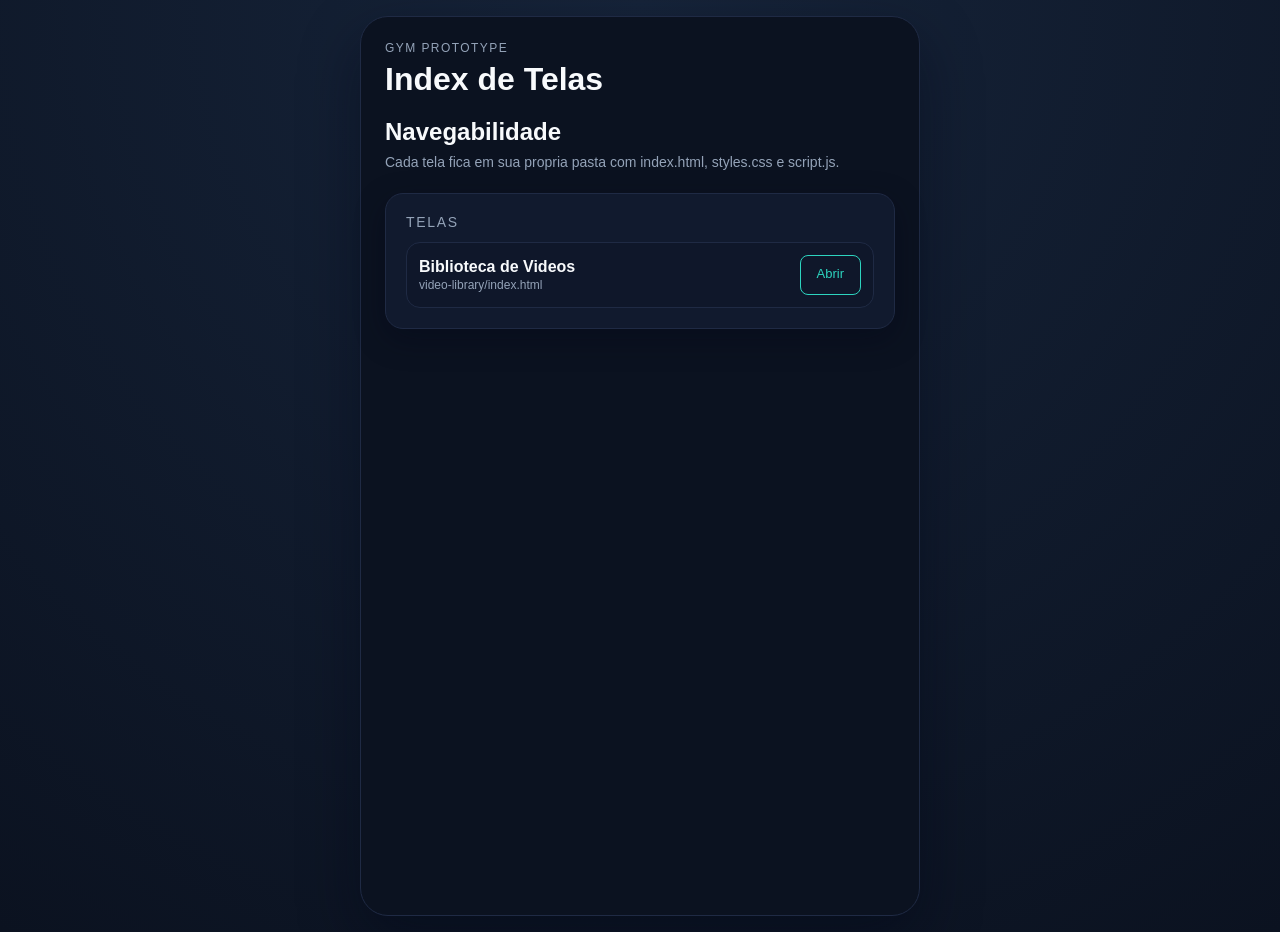
==== index.html @ 154ccaec "Initial Commit" ====
<!doctype html>
<html lang="pt-br">
  <head>
    <meta charset="UTF-8" />
    <meta name="viewport" content="width=device-width, initial-scale=1" />
    <title>Gym Prototype - Navegacao</title>
    <link rel="stylesheet" href="styles.css" />
  </head>
  <body>
    <main class="app-shell">
      <header class="app-bar">
        <div>
          <p class="eyebrow">Gym Prototype</p>
          <h1>Index de Telas</h1>
        </div>
      </header>

      <section class="hero">
        <h2>Navegabilidade</h2>
        <p class="subtitle">
          Cada tela fica em sua propria pasta com index.html, styles.css e script.js.
        </p>
      </section>

      <section class="gym-card" aria-label="Lista de telas">
        <p class="section-title">Telas</p>
        <ul class="screen-list">
          <li class="screen-item">
            <div>
              <p class="screen-title">Biblioteca de Videos</p>
              <p class="screen-meta">video-library/index.html</p>
            </div>
            <a class="btn-secondary" href="video-library/index.html">Abrir</a>
          </li>
        </ul>
      </section>
    </main>
  </body>
</html>
---- styles.css ----
:root {
  /* Design system theme variables */
  --bg-principal: #0b1220;
  --bg-surface: #111a2e;
  --border-color: #1f2a44;
  --accent: #2dd4bf;
  --accent-hover: #5eead4;
  --text-main: #f8fafc;
  --text-muted: #94a3b8;
  --alert-color: #f97316;
  --bg-elevated: #0f172a;
  --bg-glow: #16243a;
  --accent-soft: rgba(45, 212, 191, 0.16);
  --shadow-strong: 0 24px 60px rgba(2, 6, 23, 0.45);
  --shadow-soft: 0 10px 30px rgba(2, 6, 23, 0.35);
  --space-6: 6px;
  --space-8: 8px;
  --space-12: 12px;
  --space-16: 16px;
  --space-20: 20px;
  --space-24: 24px;
}

* {
  box-sizing: border-box;
  margin: 0;
  padding: 0;
}

body {
  font-family: "Trebuchet MS", "Gill Sans", "Segoe UI", sans-serif;
  background: radial-gradient(circle at top, var(--bg-glow), var(--bg-principal));
  color: var(--text-main);
  min-height: 100vh;
  display: flex;
  justify-content: center;
  padding: var(--space-16);
}

.app-shell {
  width: 100%;
  max-width: 560px;
  display: flex;
  flex-direction: column;
  gap: var(--space-20);
  min-height: 100vh;
  background: var(--bg-principal);
  border-radius: 28px;
  padding: var(--space-24);
  border: 1px solid var(--border-color);
  box-shadow: var(--shadow-strong);
}

.app-bar {
  display: flex;
  align-items: center;
  justify-content: space-between;
}

.eyebrow {
  color: var(--text-muted);
  font-size: 12px;
  letter-spacing: 0.12em;
  text-transform: uppercase;
  margin: 0 0 6px;
}

.hero {
  display: flex;
  flex-direction: column;
  gap: var(--space-6);
}

.subtitle {
  color: var(--text-muted);
  font-size: 14px;
  line-height: 1.5;
}

.gym-card {
  background: var(--bg-surface);
  border-radius: 18px;
  padding: var(--space-20);
  border: 1px solid var(--border-color);
  box-shadow: var(--shadow-soft);
}

.section-title {
  font-size: 14px;
  text-transform: uppercase;
  letter-spacing: 0.12em;
  color: var(--text-muted);
  margin-bottom: var(--space-12);
}

.screen-list {
  list-style: none;
  display: flex;
  flex-direction: column;
  gap: var(--space-12);
}

.screen-item {
  display: flex;
  align-items: center;
  justify-content: space-between;
  gap: var(--space-12);
  padding: var(--space-12);
  border-radius: 14px;
  border: 1px solid var(--border-color);
  background: var(--bg-elevated);
}

.screen-title {
  font-weight: 600;
  margin-bottom: 2px;
}

.screen-meta {
  color: var(--text-muted);
  font-size: 12px;
}

.btn-secondary {
  background: transparent;
  border: 1px solid var(--accent);
  color: var(--accent);
  border-radius: 8px;
  padding: 10px 16px;
  cursor: pointer;
  min-height: 40px;
  font-size: 13px;
  text-decoration: none;
}

.btn-secondary:hover {
  border-color: var(--accent-hover);
  color: var(--accent-hover);
}

@media (max-width: 520px) {
  .app-shell {
    border-radius: 0;
    padding: 18px 14px 24px;
    box-shadow: none;
  }

  .screen-item {
    flex-direction: column;
    align-items: flex-start;
  }
}
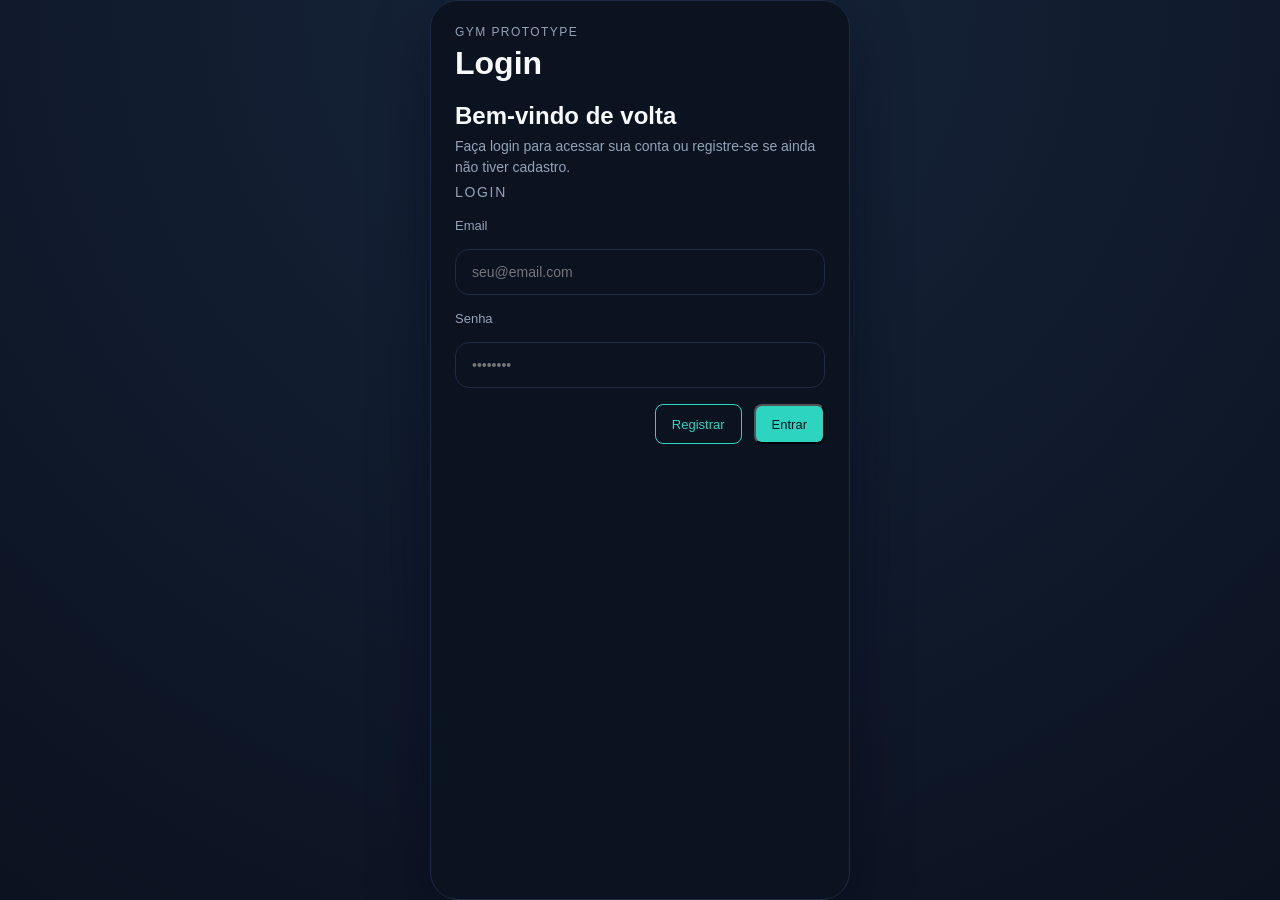
==== commit b079fcc2: "Initial Commit" ====
--- a/index.html
+++ b/index.html
@@ -3,37 +3,39 @@
   <head>
     <meta charset="UTF-8" />
     <meta name="viewport" content="width=device-width, initial-scale=1" />
-    <title>Gym Prototype - Navegacao</title>
-    <link rel="stylesheet" href="styles.css" />
-  </head>
-  <body>
-    <main class="app-shell">
-      <header class="app-bar">
-        <div>
-          <p class="eyebrow">Gym Prototype</p>
-          <h1>Index de Telas</h1>
-        </div>
-      </header>
+      <title>Gym Prototype - Login</title>
+      <link rel="stylesheet" href="styles.css" />
+    </head>
+    <body>
+      <main class="app-shell">
+        <header class="app-bar">
+          <div>
+            <p class="eyebrow">Gym Prototype</p>
+            <h1>Login</h1>
+          </div>
+        </header>
 
-      <section class="hero">
-        <h2>Navegabilidade</h2>
-        <p class="subtitle">
-          Cada tela fica em sua propria pasta com index.html, styles.css e script.js.
-        </p>
+        <section class="hero">
+          <h2>Bem-vindo de volta</h2>
+          <p class="subtitle">Faça login para acessar sua conta ou registre-se se ainda não tiver cadastro.</p>
+        <p class="section-title">Login</p>
+        <form id="loginForm" class="form-stack" novalidate>
+          <label class="field-label" for="loginEmail">Email</label>
+          <input class="form-input" id="loginEmail" type="email" placeholder="seu@email.com" required />
+
+          <label class="field-label" for="loginPassword">Senha</label>
+          <input class="form-input" id="loginPassword" type="password" placeholder="••••••••" required />
+
+          <div class="form-actions">
+            <button class="btn-secondary" type="button" data-action="register">Registrar</button>
+            <button class="btn-primary" type="submit">Entrar</button>
+          </div>
+        </form>
       </section>
 
-      <section class="gym-card" aria-label="Lista de telas">
-        <p class="section-title">Telas</p>
-        <ul class="screen-list">
-          <li class="screen-item">
-            <div>
-              <p class="screen-title">Biblioteca de Videos</p>
-              <p class="screen-meta">video-library/index.html</p>
-            </div>
-            <a class="btn-secondary" href="video-library/index.html">Abrir</a>
-          </li>
-        </ul>
-      </section>
+      <div class="toast" id="toast" role="status" aria-live="polite"></div>
     </main>
+
+    <script src="script.js"></script>
   </body>
 </html>
--- a/styles.css
+++ b/styles.css
@@ -1,3 +1,9 @@
+html,
+body {
+  height: 100%;
+  overflow: hidden;
+}
+
 :root {
   /* Design system theme variables */
   --bg-principal: #0b1220;
@@ -27,17 +33,61 @@
   padding: 0;
 }
 
+/* scrollbars more elegant and mobile-like */
+* {
+  scrollbar-width: thin;
+  scrollbar-color: var(--accent) rgba(255, 255, 255, 0.08);
+}
+
+*::-webkit-scrollbar {
+  width: 8px;
+  height: 8px;
+}
+
+*::-webkit-scrollbar-track {
+  background: rgba(255, 255, 255, 0.04);
+  border-radius: 999px;
+}
+
+*::-webkit-scrollbar-thumb {
+  background: rgba(45, 212, 191, 0.58);
+  border-radius: 999px;
+  border: 2px solid rgba(11, 18, 32, 0.7);
+}
+
+*::-webkit-scrollbar-thumb:hover {
+  background: var(--accent-hover);
+}
+
+*::-webkit-scrollbar-corner {
+  background: transparent;
+}
+
 body {
   font-family: "Trebuchet MS", "Gill Sans", "Segoe UI", sans-serif;
   background: radial-gradient(circle at top, var(--bg-glow), var(--bg-principal));
   color: var(--text-main);
+  display: flex;
+  justify-content: center;
+  align-items: center;
+  padding: 0;
+}
+
+.app-shell {
+  width: 100%;
+  max-width: 420px;
   min-height: 100vh;
-  display: flex;
-  justify-content: center;
-  padding: var(--space-16);
-}
-
-.app-shell {
+  height: 100vh;
+  display: flex;
+  flex-direction: column;
+  gap: var(--space-20);
+  padding: var(--space-24);
+  padding-bottom: calc(var(--space-24) + 96px);
+  background: var(--bg-principal);
+  border-radius: 28px;
+  border: 1px solid var(--border-color);
+  box-shadow: var(--shadow-strong);
+}
   width: 100%;
   max-width: 560px;
   display: flex;
@@ -133,9 +183,106 @@
   text-decoration: none;
 }
 
-.btn-secondary:hover {
+.btn-primary {
+  background: var(--accent);
+  color: var(--bg-principal);
+  border-radius: 8px;
+  padding: 10px 16px;
+  cursor: pointer;
+  min-height: 40px;
+  font-size: 13px;
+  text-decoration: none;
+  display: inline-flex;
+  align-items: center;
+  justify-content: center;
+}
+
+.btn-secondary:hover,
+.btn-primary:hover {
   border-color: var(--accent-hover);
   color: var(--accent-hover);
+}
+
+.btn-primary:hover {
+  background: var(--accent-hover);
+  color: var(--bg-principal);
+}
+
+.home-grid {
+  display: grid;
+  gap: var(--space-16);
+}
+
+.home-card {
+  background: var(--bg-elevated);
+  border: 1px solid var(--border-color);
+  border-radius: 18px;
+  padding: var(--space-18);
+  display: flex;
+  flex-direction: column;
+  gap: var(--space-12);
+}
+
+.home-card-title {
+  font-size: 16px;
+  font-weight: 700;
+}
+
+.home-card-text {
+  color: var(--text-muted);
+  font-size: 14px;
+  line-height: 1.5;
+}
+
+.form-stack {
+  display: grid;
+  gap: var(--space-16);
+}
+
+.field-label {
+  color: var(--text-muted);
+  font-size: 13px;
+}
+
+.form-input {
+  width: 100%;
+  padding: 14px 16px;
+  border-radius: 14px;
+  border: 1px solid var(--border-color);
+  background: var(--bg-principal);
+  color: var(--text-main);
+  font-size: 14px;
+}
+
+.form-input:focus {
+  outline: none;
+  border-color: var(--accent);
+}
+
+.form-actions {
+  display: flex;
+  justify-content: flex-end;
+  gap: var(--space-12);
+}
+
+.toast {
+  position: fixed;
+  bottom: 26px;
+  left: 50%;
+  transform: translateX(-50%);
+  background: rgba(17, 26, 46, 0.96);
+  color: var(--text-main);
+  padding: 12px 18px;
+  border: 1px solid var(--accent);
+  border-radius: 16px;
+  opacity: 0;
+  pointer-events: none;
+  transition: opacity 0.2s ease, transform 0.2s ease;
+}
+
+.toast.visible {
+  opacity: 1;
+  transform: translateX(-50%) translateY(-6px);
 }
 
 @media (max-width: 520px) {
